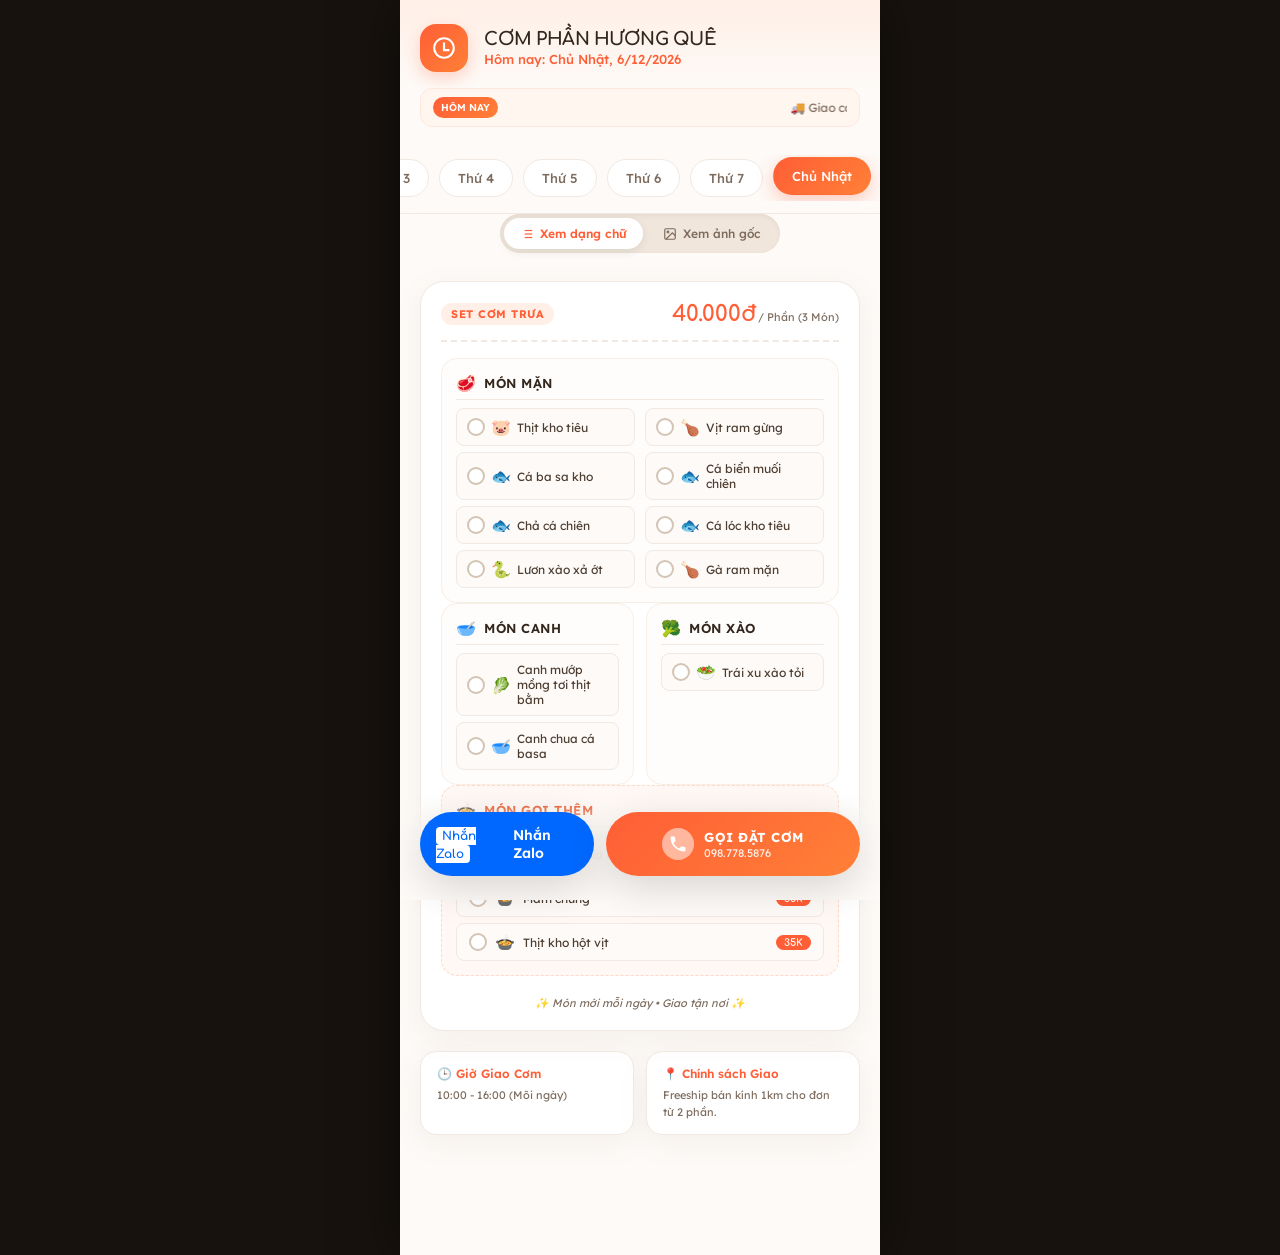
==== index.html @ b6d1c10a "Initial commit - Static website conversion" ====
<!DOCTYPE html>
<html lang="vi">
<head>
    <meta charset="UTF-8">
    <meta name="viewport" content="width=device-width, initial-scale=1.0, maximum-scale=1.0, user-scalable=no">
    <title>Cơm Phần Chất Lượng - Thực Đơn Hôm Nay</title>
    <meta name="description" content="Khám phá thực đơn cơm trưa chất lượng, tự động cập nhật theo ngày. Đặt cơm nhanh chóng qua điện thoại hoặc Zalo.">
    <!-- Google Fonts -->
    <link rel="preconnect" href="https://fonts.googleapis.com">
    <link rel="preconnect" href="https://fonts.gstatic.com" crossorigin>
    <link href="https://fonts.googleapis.com/css2?family=Lexend:wght@300;400;500;600;700&family=Comfortaa:wght@400;600;700&display=swap" rel="stylesheet">
    <link rel="stylesheet" href="style.css">
</head>
<body>
    <div class="mobile-container">
        <!-- Header -->
        <header class="app-header">
            <div class="header-logo">
                <svg viewBox="0 0 24 24" fill="none" xmlns="http://www.w3.org/2000/svg">
                    <path d="M12 2C6.48 2 2 6.48 2 12C2 17.52 6.48 22 12 22C17.52 22 22 17.52 22 12C22 6.48 17.52 2 12 2ZM12 20C7.58 20 4 16.42 4 12C4 7.58 7.58 4 12 4C16.42 4 20 7.58 20 12C20 16.42 16.42 20 12 20Z" fill="currentColor"/>
                    <path d="M11 7H13V13H17V15H11V7Z" fill="currentColor"/>
                </svg>
            </div>
            <div class="header-info">
                <h1>CƠM PHẦN CHẤT LƯỢNG</h1>
                <p class="current-date" id="current-date">Thực đơn ngày hôm nay</p>
            </div>
        </header>

        <!-- Dynamic Announcement -->
        <div class="announcement">
            <span class="badge">Hôm nay</span>
            <marquee behavior="scroll" direction="left" scrollamount="4">
                🚚 Giao cơm nhanh tận nơi • Đặt sớm trước 10h30 để có phục vụ tốt nhất • Hân hạnh phục vụ quý khách!
            </marquee>
        </div>

        <!-- Day Selector Tabs -->
        <nav class="day-selector-container">
            <div class="day-selector" id="day-selector">
                <button class="day-tab" data-day="1">Thứ 2</button>
                <button class="day-tab" data-day="2">Thứ 3</button>
                <button class="day-tab" data-day="3">Thứ 4</button>
                <button class="day-tab" data-day="4">Thứ 5</button>
                <button class="day-tab" data-day="5">Thứ 6</button>
                <button class="day-tab" data-day="6">Thứ 7</button>
                <button class="day-tab" data-day="0">Chủ Nhật</button>
            </div>
        </nav>

        <!-- View Mode Toggle (Text vs Image) -->
        <div class="view-mode-container">
            <div class="view-mode-selector">
                <button class="view-mode-btn active" data-mode="text">
                    <svg viewBox="0 0 24 24" width="14" height="14" fill="none" stroke="currentColor" stroke-width="2">
                        <line x1="8" y1="6" x2="21" y2="6"></line>
                        <line x1="8" y1="12" x2="21" y2="12"></line>
                        <line x1="8" y1="18" x2="21" y2="18"></line>
                        <line x1="3" y1="6" x2="3.01" y2="6"></line>
                        <line x1="3" y1="12" x2="3.01" y2="12"></line>
                        <line x1="3" y1="18" x2="3.01" y2="18"></line>
                    </svg>
                    Xem dạng chữ
                </button>
                <button class="view-mode-btn" data-mode="image">
                    <svg viewBox="0 0 24 24" width="14" height="14" fill="none" stroke="currentColor" stroke-width="2">
                        <rect x="3" y="3" width="18" height="18" rx="2" ry="2"></rect>
                        <circle cx="8.5" cy="8.5" r="1.5"></circle>
                        <polyline points="21 15 16 10 5 21"></polyline>
                    </svg>
                    Xem ảnh gốc
                </button>
            </div>
        </div>

        <!-- Menu Display -->
        <main class="menu-container">
            <!-- Text Menu View (Default) -->
            <div class="menu-card text-menu-card" id="text-menu-view">
                <div class="menu-card-header">
                    <span class="menu-tag">SET CƠM TRƯA</span>
                    <div class="price-container">
                        <span class="price-value">35.000đ</span>
                        <span class="price-unit">/ Phần (3 Món)</span>
                    </div>
                </div>

                <div class="menu-sections" id="menu-sections-container">
                    <!-- Dynamic blocks will be injected here by app.js -->
                </div>

                <div class="menu-footer-note">
                    ✨ Món mới mỗi ngày • Giao tận nơi ✨
                </div>
            </div>

            <!-- Image Menu View (Hidden by default) -->
            <div class="menu-card image-menu-card hidden" id="image-menu-view">
                <div class="zoom-badge">
                    <svg viewBox="0 0 24 24" width="14" height="14" fill="none" stroke="currentColor" stroke-width="2">
                        <circle cx="11" cy="11" r="8"></circle>
                        <line x1="21" y1="21" x2="16.65" y2="16.65"></line>
                        <line x1="11" y1="8" x2="11" y2="14"></line>
                        <line x1="8" y1="11" x2="14" y2="11"></line>
                    </svg>
                    Chạm để phóng to hình
                </div>
                <div class="image-wrapper" id="image-wrapper">
                    <div class="spinner" id="spinner"></div>
                    <img id="menu-image" src="" alt="Thực đơn cơm phần" class="menu-image loading">
                </div>
            </div>
        </main>

        <!-- Quick Contacts & Info -->
        <div class="info-section">
            <div class="info-card">
                <h3>🕒 Giờ Giao Cơm</h3>
                <p id="delivery-hours">11:00 - 13:00 (Mỗi ngày)</p>
            </div>
            <div class="info-card">
                <h3>📍 Chính sách Giao</h3>
                <p id="delivery-policy">Freeship bán kính 2km cho đơn từ 2 phần.</p>
            </div>
        </div>

        <!-- Spacer for footer -->
        <div style="height: 100px;"></div>

        <!-- Fixed Action Bar -->
        <div class="action-bar-wrapper">
            <div class="action-bar">
                <a href="https://zalo.me/0987785876" target="_blank" class="action-btn zalo-btn" id="zalo-link">
                    <div class="btn-icon">
                        <span class="zalo-icon-text">Zalo</span>
                    </div>
                    <span class="btn-text">Nhắn Zalo</span>
                </a>
                <a href="tel:0987785876" class="action-btn call-btn" id="call-link">
                    <div class="btn-icon pulse-ring">
                        <svg viewBox="0 0 24 24" width="20" height="20" fill="currentColor">
                            <path d="M6.62 10.79c1.44 2.83 3.76 5.14 6.59 6.59l2.2-2.2c.27-.27.67-.36 1.02-.24 1.12.37 2.33.57 3.57.57.55 0 1 .45 1 1V20c0 .55-.45 1-1 1-9.39 0-17-7.61-17-17 0-.55.45-1 1-1h3.5c.55 0 1 .45 1 1 0 1.25.2 2.45.57 3.57.11.35.03.74-.25 1.02l-2.2 2.2z"/>
                        </svg>
                    </div>
                    <div class="btn-text">
                        <span class="btn-title">GỌI ĐẶT CƠM</span>
                        <span class="btn-subtitle" id="hotline-text">0987.785.876</span>
                    </div>
                </a>
            </div>
        </div>

        <!-- Order Copied Toast Notification -->
        <div class="toast-container" id="toast-container">
            <div class="toast-card">
                <div class="toast-icon">📋</div>
                <div class="toast-message" id="toast-message">
                    Đã sao chép tin nhắn đơn hàng của bạn! Hệ thống đang chuyển hướng tới Zalo quán, vui lòng nhấn giữ vào ô nhập tin nhắn rồi chọn "Dán" để gửi.
                </div>
            </div>
        </div>
    </div>

    <!-- Lightbox Modal -->
    <div class="lightbox" id="lightbox">
        <button class="lightbox-close" id="lightbox-close">&times;</button>
        <div class="lightbox-content">
            <img id="lightbox-image" src="" alt="Thực đơn phóng to">
        </div>
        <p class="lightbox-instruction">Nhấn ngoài ảnh hoặc nút đóng để thoát</p>
    </div>

    <script src="data.js"></script>
    <script src="app.js"></script>
</body>
</html>
---- style.css ----
/* Modern UI Stylesheet for Daily Menu Landing Page */

:root {
    --primary: #ff5e36;
    --primary-grad: linear-gradient(135deg, #ff5e36, #ff8036);
    --secondary: #ff9f1c;
    --bg-app: #fdfaf7;
    --bg-card: #ffffff;
    --text-main: #33261c;
    --text-muted: #7d6b5d;
    --border-color: #f1e9e1;
    --shadow-soft: 0 8px 30px rgba(139, 119, 101, 0.08);
    --shadow-strong: 0 12px 40px rgba(0, 0, 0, 0.15);
    --radius-lg: 24px;
    --radius-md: 16px;
    --radius-sm: 12px;
}

* {
    box-sizing: border-box;
    margin: 0;
    padding: 0;
    -webkit-tap-highlight-color: transparent;
}

body {
    background-color: #17120e;
    color: var(--text-main);
    font-family: 'Lexend', sans-serif;
    display: flex;
    justify-content: center;
    min-height: 100vh;
    overflow-x: hidden;
}

/* Center mobile container on desktop screens */
.mobile-container {
    width: 100%;
    max-width: 480px;
    background-color: var(--bg-app);
    min-height: 100vh;
    display: flex;
    flex-direction: column;
    position: relative;
    box-shadow: 0 0 50px rgba(0, 0, 0, 0.5);
    overflow-y: auto;
    scrollbar-width: none;
}

.mobile-container::-webkit-scrollbar {
    display: none;
}

/* Header Section */
.app-header {
    background: linear-gradient(180deg, #ffefe6 0%, var(--bg-app) 100%);
    padding: 24px 20px 16px;
    display: flex;
    align-items: center;
    gap: 16px;
}

.header-logo {
    width: 48px;
    height: 48px;
    background: var(--primary-grad);
    border-radius: var(--radius-md);
    display: flex;
    align-items: center;
    justify-content: center;
    color: #fff;
    box-shadow: 0 6px 16px rgba(255, 94, 54, 0.25);
    flex-shrink: 0;
}

.header-logo svg {
    width: 26px;
    height: 26px;
}

.header-info h1 {
    font-family: 'Comfortaa', sans-serif;
    font-weight: 700;
    font-size: 18px;
    color: var(--text-main);
    letter-spacing: -0.5px;
}

.header-info .current-date {
    font-size: 13px;
    color: var(--primary);
    font-weight: 500;
    margin-top: 2px;
}

/* Announcement Banner */
.announcement {
    margin: 0 20px 16px;
    padding: 8px 12px;
    background-color: #fff6f0;
    border-radius: var(--radius-sm);
    display: flex;
    align-items: center;
    gap: 10px;
    overflow: hidden;
    border: 1px solid #ffe8db;
}

.announcement .badge {
    background: var(--primary-grad);
    color: white;
    font-size: 10px;
    font-weight: 600;
    padding: 4px 8px;
    border-radius: 20px;
    text-transform: uppercase;
    flex-shrink: 0;
}

.announcement marquee {
    font-size: 12px;
    color: var(--text-muted);
    font-weight: 400;
}

/* Sticky Day Navigation Tabs */
.day-selector-container {
    position: sticky;
    top: 0;
    z-index: 10;
    background: rgba(253, 250, 247, 0.85);
    backdrop-filter: blur(20px);
    -webkit-backdrop-filter: blur(20px);
    border-bottom: 1px solid var(--border-color);
    padding: 12px 0;
}

.day-selector {
    display: flex;
    gap: 10px;
    overflow-x: auto;
    padding: 4px 20px;
    scrollbar-width: none;
}

.day-selector::-webkit-scrollbar {
    display: none;
}

.day-tab {
    flex: 0 0 auto;
    padding: 10px 18px;
    border-radius: 50px;
    border: 1px solid var(--border-color);
    background-color: var(--bg-card);
    color: var(--text-muted);
    font-family: 'Lexend', sans-serif;
    font-weight: 500;
    font-size: 13px;
    cursor: pointer;
    transition: all 0.3s cubic-bezier(0.4, 0, 0.2, 1);
}

.day-tab.active {
    background: var(--primary-grad);
    color: #fff;
    border-color: transparent;
    box-shadow: 0 6px 18px rgba(255, 94, 54, 0.3);
    transform: translateY(-2px);
}

/* Menu Display */
.menu-container {
    padding: 20px;
    flex-grow: 1;
    display: flex;
    flex-direction: column;
}

.menu-card {
    background-color: var(--bg-card);
    border-radius: var(--radius-lg);
    box-shadow: var(--shadow-soft);
    padding: 16px;
    position: relative;
    border: 1px solid var(--border-color);
    flex-grow: 1;
    display: flex;
    flex-direction: column;
    min-height: 380px;
}

.zoom-badge {
    position: absolute;
    top: 24px;
    right: 24px;
    background: rgba(0, 0, 0, 0.6);
    color: #fff;
    font-size: 11px;
    padding: 6px 12px;
    border-radius: 50px;
    display: flex;
    align-items: center;
    gap: 6px;
    z-index: 2;
    pointer-events: none;
    backdrop-filter: blur(4px);
}

.image-wrapper {
    position: relative;
    width: 100%;
    border-radius: var(--radius-md);
    overflow: hidden;
    background-color: #f7f3ed;
    display: flex;
    justify-content: center;
    align-items: center;
    flex-grow: 1;
}

.menu-image {
    width: 100%;
    height: auto;
    object-fit: contain;
    border-radius: var(--radius-md);
    transition: opacity 0.4s ease, transform 0.4s ease;
    opacity: 1;
    cursor: zoom-in;
}

.menu-image.loading {
    opacity: 0;
    transform: scale(0.98);
}

/* Spinner */
.spinner {
    position: absolute;
    width: 40px;
    height: 40px;
    border: 3px solid #ffefe6;
    border-top: 3px solid var(--primary);
    border-radius: 50%;
    animation: spin 1s linear infinite;
    display: none;
}

.image-wrapper.is-loading .spinner {
    display: block;
}

@keyframes spin {
    0% { transform: rotate(0deg); }
    100% { transform: rotate(360deg); }
}

/* Info Cards */
.info-section {
    display: grid;
    grid-template-columns: 1fr 1fr;
    gap: 12px;
    padding: 0 20px 20px;
}

.info-card {
    background-color: var(--bg-card);
    padding: 14px 16px;
    border-radius: var(--radius-md);
    border: 1px solid var(--border-color);
    box-shadow: var(--shadow-soft);
}

.info-card h3 {
    font-size: 12px;
    color: var(--primary);
    margin-bottom: 6px;
    font-weight: 600;
}

.info-card p {
    font-size: 11px;
    color: var(--text-muted);
    line-height: 1.5;
}

/* Fixed Bottom Action Bar */
.action-bar-wrapper {
    position: fixed;
    bottom: 0;
    width: 100%;
    max-width: 480px;
    padding: 16px 20px 24px;
    background: linear-gradient(180deg, rgba(253, 250, 247, 0) 0%, rgba(253, 250, 247, 0.95) 40%, #fdfaf7 100%);
    z-index: 100;
    pointer-events: none; /* Let clicks pass through background */
}

.action-bar {
    display: flex;
    gap: 12px;
    width: 100%;
    pointer-events: auto; /* Enable clicks for container */
}

.action-btn {
    display: flex;
    align-items: center;
    justify-content: center;
    border-radius: 50px;
    text-decoration: none;
    font-weight: 600;
    transition: all 0.3s cubic-bezier(0.4, 0, 0.2, 1);
    box-shadow: var(--shadow-strong);
}

.action-btn:active {
    transform: scale(0.96);
}

.zalo-btn {
    background-color: #0068ff;
    color: white;
    flex: 2;
    font-size: 14px;
    gap: 8px;
    padding: 14px 16px;
}

.zalo-icon-text {
    font-family: 'Comfortaa', sans-serif;
    font-weight: 700;
    font-size: 12px;
    background: white;
    color: #0068ff;
    padding: 2px 6px;
    border-radius: 4px;
}

.call-btn {
    background: var(--primary-grad);
    color: white;
    flex: 3;
    padding: 12px 20px;
    gap: 10px;
}

.call-btn .btn-icon {
    width: 32px;
    height: 32px;
    background-color: rgba(255, 255, 255, 0.2);
    border-radius: 50%;
    display: flex;
    align-items: center;
    justify-content: center;
    position: relative;
}

/* Pulsing ring around phone icon */
.pulse-ring::before {
    content: '';
    position: absolute;
    width: 100%;
    height: 100%;
    border-radius: 50%;
    background-color: rgba(255, 255, 255, 0.4);
    animation: pulse 1.8s infinite;
}

@keyframes pulse {
    0% {
        transform: scale(1);
        opacity: 0.8;
    }
    100% {
        transform: scale(1.6);
        opacity: 0;
    }
}

.call-btn .btn-text {
    display: flex;
    flex-direction: column;
    align-items: flex-start;
}

.call-btn .btn-title {
    font-size: 13px;
    font-weight: 700;
    letter-spacing: 0.5px;
}

.call-btn .btn-subtitle {
    font-size: 11px;
    opacity: 0.9;
    font-weight: 400;
    margin-top: 1px;
}

/* Lightbox Modal */
.lightbox {
    position: fixed;
    top: 0;
    left: 0;
    width: 100vw;
    height: 100vh;
    background-color: rgba(18, 14, 11, 0.95);
    z-index: 1000;
    display: none;
    justify-content: center;
    align-items: center;
    flex-direction: column;
    opacity: 0;
    transition: opacity 0.3s ease;
}

.lightbox.active {
    display: flex;
    opacity: 1;
}

.lightbox-close {
    position: absolute;
    top: 24px;
    right: 24px;
    background: transparent;
    border: none;
    color: white;
    font-size: 36px;
    cursor: pointer;
    width: 44px;
    height: 44px;
    display: flex;
    align-items: center;
    justify-content: center;
    z-index: 1010;
}

.lightbox-content {
    width: 100%;
    height: 80%;
    display: flex;
    justify-content: center;
    align-items: center;
    padding: 20px;
    overflow: hidden;
}

.lightbox-content img {
    max-width: 100%;
    max-height: 100%;
    object-fit: contain;
    border-radius: var(--radius-sm);
    box-shadow: 0 10px 40px rgba(0,0,0,0.5);
    transform: scale(0.95);
    transition: transform 0.3s ease;
}

.lightbox.active .lightbox-content img {
    transform: scale(1);
}

.lightbox-instruction {
    color: rgba(255, 255, 255, 0.6);
    font-size: 12px;
    margin-top: 16px;
    text-align: center;
    padding: 0 20px;
}

/* Helper utility to hide elements */
.hidden {
    display: none !important;
}

/* View Mode Selector (Text / Image Toggle) */
.view-mode-container {
    display: flex;
    justify-content: center;
    padding: 0 20px;
    margin-bottom: 8px;
}

.view-mode-selector {
    background-color: #f0e6db;
    border-radius: 50px;
    padding: 4px;
    display: inline-flex;
    gap: 4px;
    box-shadow: inset 0 2px 5px rgba(0, 0, 0, 0.05);
}

.view-mode-btn {
    border: none;
    background: transparent;
    padding: 8px 16px;
    border-radius: 50px;
    font-family: 'Lexend', sans-serif;
    font-size: 12px;
    font-weight: 500;
    color: var(--text-muted);
    cursor: pointer;
    display: flex;
    align-items: center;
    gap: 6px;
    transition: all 0.25s ease;
}

.view-mode-btn.active {
    background: var(--bg-card);
    color: var(--primary);
    font-weight: 600;
    box-shadow: 0 3px 10px rgba(0, 0, 0, 0.08);
}

/* Text Menu Card Styles */
.text-menu-card {
    padding: 20px;
    min-height: auto;
    gap: 16px;
}

.menu-card-header {
    display: flex;
    justify-content: space-between;
    align-items: center;
    border-bottom: 2px dashed var(--border-color);
    padding-bottom: 14px;
}

.menu-tag {
    background-color: #ffefe6;
    color: var(--primary);
    font-size: 11px;
    font-weight: 700;
    padding: 4px 10px;
    border-radius: 20px;
    letter-spacing: 0.5px;
}

.price-container {
    display: flex;
    align-items: baseline;
}

.price-value {
    font-family: 'Comfortaa', sans-serif;
    font-size: 22px;
    font-weight: 700;
    color: var(--primary);
}

.price-unit {
    font-size: 11px;
    color: var(--text-muted);
    margin-left: 2px;
}

.menu-sections {
    display: flex;
    flex-direction: column;
    gap: 16px;
}

.menu-section {
    background: #fffdfb;
    border: 1px solid #f6efe6;
    border-radius: var(--radius-md);
    padding: 14px;
}

.section-title {
    display: flex;
    align-items: center;
    gap: 8px;
    border-bottom: 1px solid var(--border-color);
    padding-bottom: 6px;
    margin-bottom: 8px;
}

.section-icon {
    font-size: 16px;
}

.section-title h2 {
    font-size: 13px;
    font-weight: 600;
    color: var(--text-main);
    text-transform: uppercase;
    letter-spacing: 0.5px;
}

/* Horizontal split row for soup and vegetable */
.menu-section-row {
    display: flex;
    gap: 12px;
}

.flex-1 {
    flex: 1;
    min-width: 0; /* Prevents overflow */
}

/* Item List Styles */
.item-list {
    list-style: none;
    display: flex;
    flex-direction: column;
    gap: 6px;
}

/* Grid layout for Main Dishes to fit mobile cleanly */
.grid-list {
    display: grid;
    grid-template-columns: 1fr 1fr;
    gap: 6px 10px;
}

.item-list li {
    font-size: 12px;
    padding: 8px 10px;
    background-color: var(--bg-app);
    border-radius: 8px;
    color: #4d3d31;
    border: 1px solid #f1e9e1;
    display: flex;
    align-items: center;
    gap: 6px;
    transition: transform 0.2s ease;
}

.item-list li:hover {
    transform: translateX(2px);
    background-color: #fffaf5;
}

/* Optional Addon section */
.optional-section {
    background: #fff8f5;
    border: 1px dashed #ffd8c7;
}

.optional-section .section-title h2 {
    color: #e64a19;
}

.addon-list li {
    display: flex;
    justify-content: space-between;
    align-items: center;
    padding: 8px 12px;
}

.addon-price {
    font-family: 'Comfortaa', sans-serif;
    font-size: 10px;
    background: var(--primary);
    color: white;
    font-weight: 700;
    padding: 2px 8px;
    border-radius: 20px;
}

.menu-footer-note {
    text-align: center;
    font-size: 11px;
    color: var(--text-muted);
    font-style: italic;
    margin-top: 4px;
}

/* Item List Selection States */
.select-indicator {
    width: 18px;
    height: 18px;
    border-radius: 50%;
    border: 2px solid #d3c4b4;
    background: white;
    display: flex;
    align-items: center;
    justify-content: center;
    flex-shrink: 0;
    transition: all 0.2s ease;
}

.select-indicator::after {
    content: '';
    width: 6px;
    height: 10px;
    border: solid white;
    border-width: 0 2px 2px 0;
    transform: rotate(45deg) translate(-1px, -1px);
    display: none;
}

/* Selected row states */
.item-list li.selected {
    background-color: #fff6f0 !important;
    border-color: #ffd1b8 !important;
    box-shadow: 0 2px 8px rgba(255, 94, 54, 0.08);
}

.item-list li.selected .select-indicator {
    background-color: var(--primary);
    border-color: var(--primary);
}

.item-list li.selected .select-indicator::after {
    display: block;
}

/* Food items text wrap */
.food-name {
    font-weight: 400;
}

.item-list li.selected .food-name {
    font-weight: 500;
    color: var(--primary);
}

/* Glowing Zalo Order button when items are selected */
.glow-button {
    background: linear-gradient(135deg, #0088ff, #0055ff) !important;
    box-shadow: 0 8px 25px rgba(0, 85, 255, 0.45) !important;
    animation: buttonGlowPulse 2s infinite;
}

@keyframes buttonGlowPulse {
    0% {
        box-shadow: 0 8px 25px rgba(0, 85, 255, 0.45);
    }
    50% {
        box-shadow: 0 8px 35px rgba(0, 85, 255, 0.7);
        transform: translateY(-1px);
    }
    100% {
        box-shadow: 0 8px 25px rgba(0, 85, 255, 0.45);
    }
}

/* Custom System Toast Notification */
.toast-container {
    position: fixed;
    bottom: 100px;
    left: 50%;
    transform: translateX(-50%) translateY(20px);
    width: calc(100% - 40px);
    max-width: 440px;
    z-index: 2000;
    pointer-events: none;
    opacity: 0;
    transition: all 0.35s cubic-bezier(0.175, 0.885, 0.32, 1.275);
}

.toast-container.show {
    opacity: 1;
    transform: translateX(-50%) translateY(0);
}

.toast-card {
    background-color: rgba(30, 22, 17, 0.98);
    backdrop-filter: blur(12px);
    -webkit-backdrop-filter: blur(12px);
    color: white;
    padding: 14px 18px;
    border-radius: var(--radius-md);
    box-shadow: var(--shadow-strong);
    display: flex;
    align-items: center;
    gap: 12px;
    border: 1px solid rgba(255, 255, 255, 0.15);
}

.toast-icon {
    font-size: 26px;
    animation: bounce 1s infinite alternate;
}

.toast-message {
    font-size: 12px;
    line-height: 1.5;
    font-weight: 500;
}

@keyframes bounce {
    0% { transform: translateY(0); }
    100% { transform: translateY(-4px); }
}

/* Admin Settings Cog Button in Header */
.admin-cog-btn {
    margin-left: auto;
    color: var(--text-muted);
    display: flex;
    align-items: center;
    justify-content: center;
    width: 38px;
    height: 38px;
    border-radius: 50%;
    background-color: var(--bg-card);
    border: 1px solid var(--border-color);
    box-shadow: var(--shadow-soft);
    transition: all 0.25s ease;
    text-decoration: none;
    flex-shrink: 0;
}

.admin-cog-btn:hover {
    color: var(--primary);
    transform: rotate(30deg);
    border-color: #ffd1b8;
    background-color: #fff6f0;
}

.admin-cog-btn:active {
    transform: scale(0.92) rotate(30deg);
}

.admin-cog-btn svg {
    width: 18px;
    height: 18px;
}
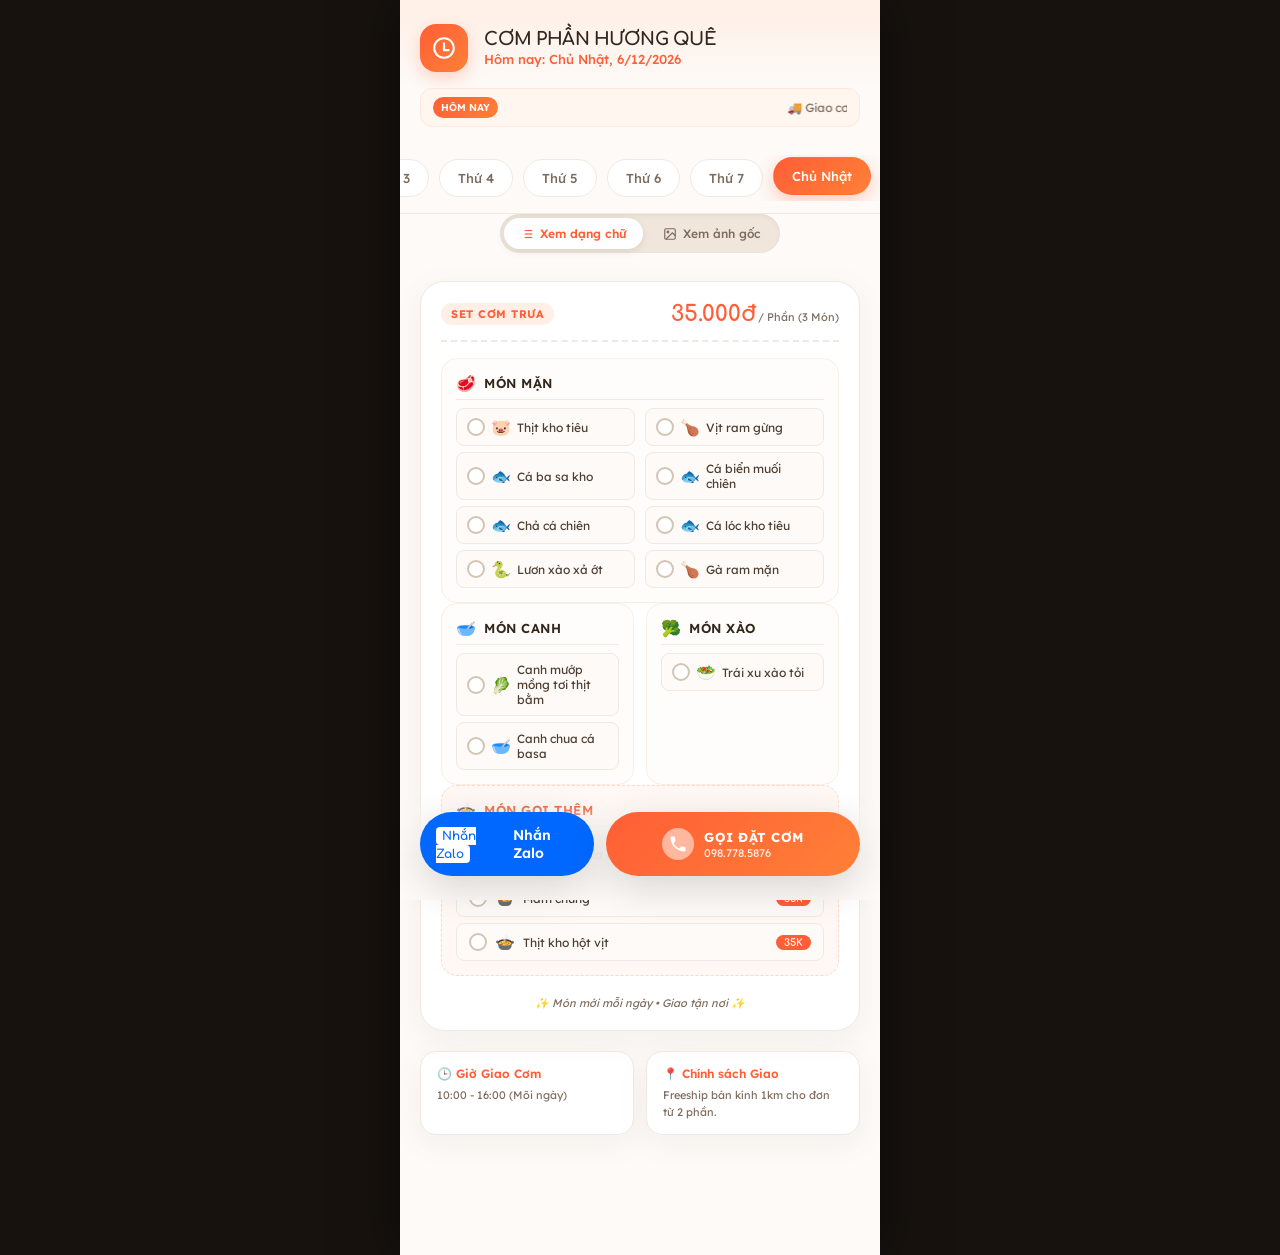
==== commit 4439bf7e: "Update hotline number in index.html" ====
--- a/index.html
+++ b/index.html
@@ -144,7 +144,7 @@
                     </div>
                     <div class="btn-text">
                         <span class="btn-title">GỌI ĐẶT CƠM</span>
-                        <span class="btn-subtitle" id="hotline-text">0987.785.876</span>
+                        <span class="btn-subtitle" id="hotline-text">0945556400</span>
                     </div>
                 </a>
             </div>
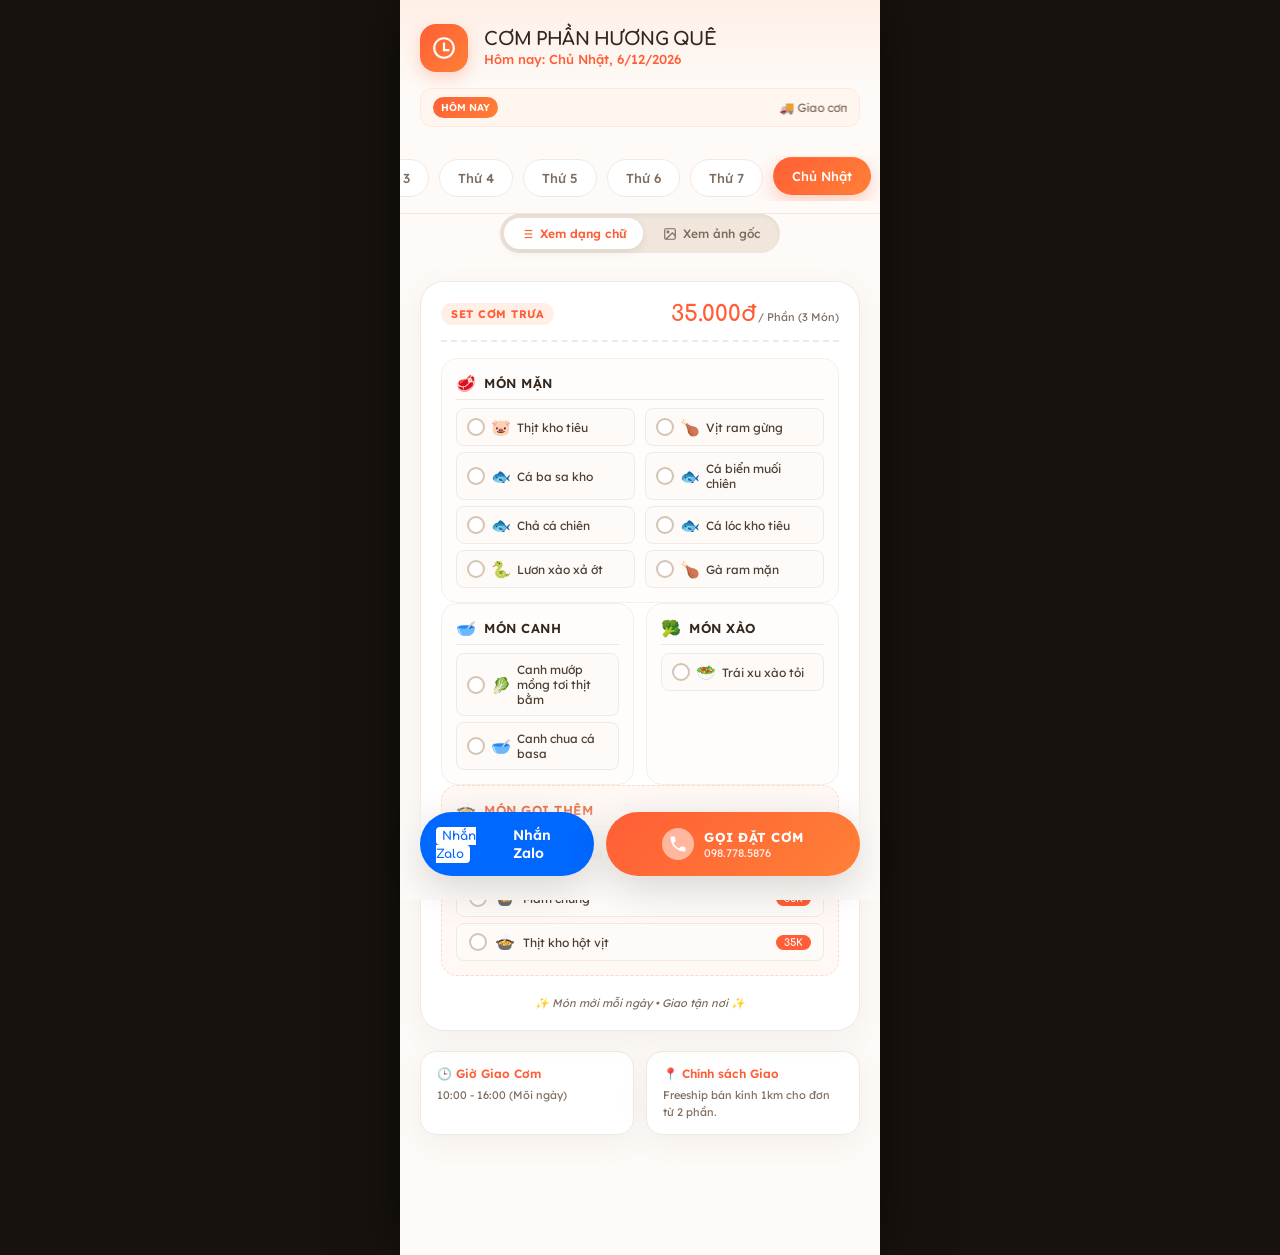
==== commit 2bb0de44: "Update phone number in call link" ====
--- a/index.html
+++ b/index.html
@@ -136,7 +136,7 @@
                     </div>
                     <span class="btn-text">Nhắn Zalo</span>
                 </a>
-                <a href="tel:0987785876" class="action-btn call-btn" id="call-link">
+                <a href="tel:0945556400" class="action-btn call-btn" id="call-link">
                     <div class="btn-icon pulse-ring">
                         <svg viewBox="0 0 24 24" width="20" height="20" fill="currentColor">
                             <path d="M6.62 10.79c1.44 2.83 3.76 5.14 6.59 6.59l2.2-2.2c.27-.27.67-.36 1.02-.24 1.12.37 2.33.57 3.57.57.55 0 1 .45 1 1V20c0 .55-.45 1-1 1-9.39 0-17-7.61-17-17 0-.55.45-1 1-1h3.5c.55 0 1 .45 1 1 0 1.25.2 2.45.57 3.57.11.35.03.74-.25 1.02l-2.2 2.2z"/>
